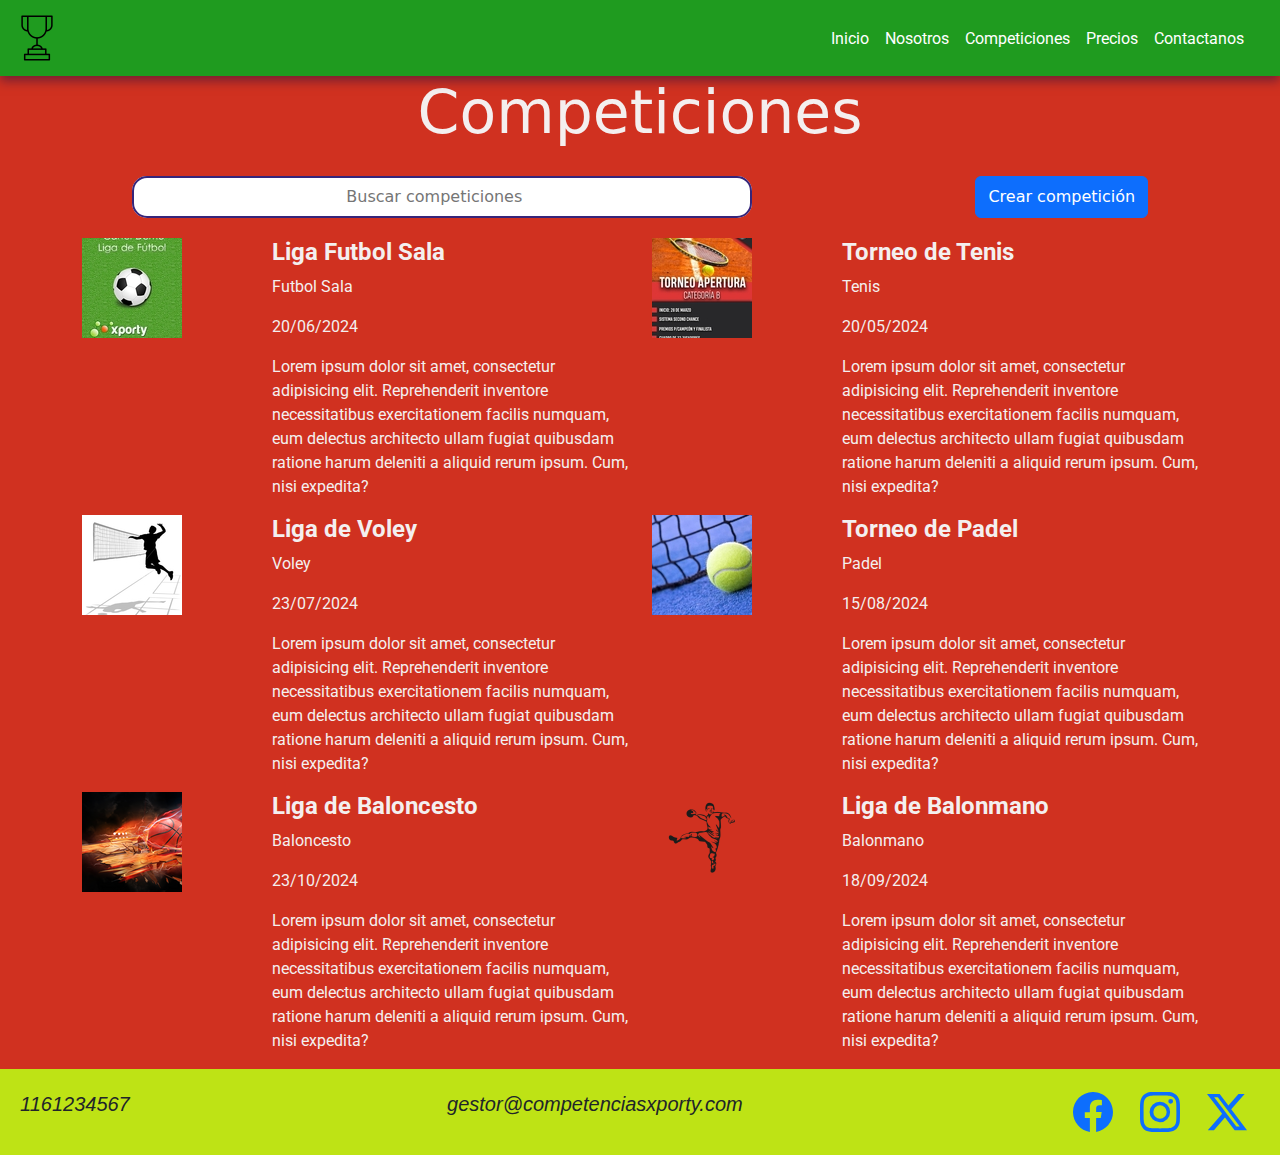
==== pages/competiciones.html @ 1afb74ab "Preentrega 2 Proyecto" ====
<!DOCTYPE html>
<html lang="en">

<head>
    <meta charset="UTF-8">
    <meta name="viewport" content="width=device-width, initial-scale=1.0">
    <title>Gestor de competiciones</title>
    <link href="https://cdn.jsdelivr.net/npm/bootstrap@5.3.3/dist/css/bootstrap.min.css" rel="stylesheet"
        integrity="sha384-QWTKZyjpPEjISv5WaRU9OFeRpok6YctnYmDr5pNlyT2bRjXh0JMhjY6hW+ALEwIH" crossorigin="anonymous">
    <link rel="stylesheet" href="../css/style.css">

</head>

<body>
    <header>

        <nav class="navbar navbar-expand-lg menuNavegacion">
            <div class="container-fluid">
                <a class="navbar-brand" href="#"> <img src="../images/trofeo.png" alt="logo-trofeo"></a>
                <button class="navbar-toggler" type="button" data-bs-toggle="offcanvas"
                    data-bs-target="#offcanvasNavbar" aria-controls="offcanvasNavbar" aria-label="Toggle navigation">
                    <span class="navbar-toggler-icon"></span>
                </button>
                <div class="offcanvas offcanvas-end" tabindex="-1" id="offcanvasNavbar"
                    aria-labelledby="offcanvasNavbarLabel">
                    <div class="offcanvas-header fondoMenu">
                        <h5 class="offcanvas-title" id="offcanvasNavbarLabel"> <a class="navbar-brand" href="#"> <img
                                    src="../images/trofeo.png" alt="logo-trofeo"></a>
                        </h5>
                        <button type="button" class="btn-close" data-bs-dismiss="offcanvas" aria-label="Close"></button>
                    </div>
                    <div class="offcanvas-body fondoMenu">
                        <ul class="navbar-nav justify-content-end flex-grow-1 pe-3 menuContainer">
                            <li class="nav-item">
                                <a class="nav-link" href="../index.html">Inicio</a>
                            </li>
                            <li class="nav-item">
                                <a class="nav-link" href="./nosotros.html">Nosotros</a>
                            </li>
                            <li class="nav-item">
                                <a class="nav-link" href="#">Competiciones</a>
                            </li>
                            <li class="nav-item">
                                <a class="nav-link" href="./precios.html">Precios</a>
                            </li>
                            <li class="nav-item">
                                <a class="nav-link" href="./contactanos.html">Contactanos</a>
                            </li>
                        </ul>
                    </div>
                </div>
            </div>
        </nav>

    </header>
    <main>
        <h1>
            Competiciones
        </h1>
        <section class="formBusqueda">
            <form action="">
                <input type="search" name="" id="" placeholder="Buscar competiciones">
                <button type="button" class="btn btn-primary">Crear competición</button>
            </form>
        </section>
        <section class="container">
            <div class="row">
                <div class="col-md-12 col-lg-6">
                    <div class="row">
                        <div class="col-md-12 col-lg-4"><img src="../images/liga-futbol.jpg" alt="liga-futbol"></div>
                        <div class="col-md-12 col-lg-8 descripcionCompeticion">
                            <h4><b>Liga Futbol Sala</b></h4>
                            <p>Futbol Sala</p>
                            <p>20/06/2024</p>
                            <p>Lorem ipsum dolor sit amet, consectetur adipisicing elit. Reprehenderit inventore
                                necessitatibus
                                exercitationem facilis numquam, eum delectus architecto ullam fugiat quibusdam ratione
                                harum
                                deleniti a
                                aliquid rerum ipsum. Cum, nisi expedita?</p>
                        </div>
                    </div>
                </div>
                <div class="col-md-12 col-lg-6">
                    <div class="row">
                        <div class="col-md-12 col-lg-4"><img src="../images/torneo-tenis.jpg" alt="torneo-tenis"></div>
                        <div class="col-md-12 col-lg-8 descripcionCompeticion">
                            <h4><b>Torneo de Tenis</b></h4>
                            <p>Tenis</p>
                            <p>20/05/2024</p>
                            <p>Lorem ipsum dolor sit amet, consectetur adipisicing elit. Reprehenderit inventore
                                necessitatibus
                                exercitationem facilis numquam, eum delectus architecto ullam fugiat quibusdam ratione
                                harum
                                deleniti a aliquid rerum ipsum. Cum, nisi expedita?</p>
                        </div>
                    </div>
                </div>
            </div>
            <div class="row">
                <div class="col-md-12 col-lg-6">
                    <div class="row">
                        <div class="col-md-12 col-lg-4"><img src="../images/liga-voley.jpg" alt="liga-voley"></div>
                        <div class="col-md-12 col-lg-8 descripcionCompeticion">
                            <h4><b>Liga de Voley</b></h4>
                            <p>Voley</p>
                            <p>23/07/2024</p>
                            <p>Lorem ipsum dolor sit amet, consectetur adipisicing elit. Reprehenderit inventore
                                necessitatibus
                                exercitationem facilis numquam, eum delectus architecto ullam fugiat quibusdam ratione
                                harum
                                deleniti a aliquid rerum ipsum. Cum, nisi expedita?</p>
                        </div>
                    </div>
                </div>
                <div class="col-md-12 col-lg-6">
                    <div class="row">
                        <div class="col-md-12 col-lg-4"><img src="../images/torneo-padel.jpg" alt="torneo-padel"></div>
                        <div class="col-md-12 col-lg-8 descripcionCompeticion">
                            <h4><b>Torneo de Padel</b></h4>
                            <p>Padel</p>
                            <p>15/08/2024</p>
                            <p>Lorem ipsum dolor sit amet, consectetur adipisicing elit. Reprehenderit inventore
                                necessitatibus
                                exercitationem facilis numquam, eum delectus architecto ullam fugiat quibusdam ratione
                                harum
                                deleniti a aliquid rerum ipsum. Cum, nisi expedita?</p>
                        </div>
                    </div>
                </div>
            </div>
            <div class="row">
                <div class="col-md-12 col-lg-6">
                    <div class="row">
                        <div class="col-md-12 col-lg-4"><img src="../images/liga-baloncesto.png" alt="liga-baloncesto"></div>
                        <div class="col-md-12 col-lg-8 descripcionCompeticion">
                            <h4><b>Liga de Baloncesto</b></h4>
                            <p>Baloncesto</p>
                            <p>23/10/2024</p>
                            <p>Lorem ipsum dolor sit amet, consectetur adipisicing elit. Reprehenderit inventore
                                necessitatibus
                                exercitationem facilis numquam, eum delectus architecto ullam fugiat quibusdam ratione
                                harum
                                deleniti a aliquid rerum ipsum. Cum, nisi expedita?</p>
                        </div>
                    </div>
                </div>
                <div class="col-md-12 col-lg-6">
                    <div class="row">
                        <div class="col-md-12 col-lg-4"><img src="../images/liga-balonmano.png" alt="liga-balonmano"></div>
                        <div class="col-md-12 col-lg-8 descripcionCompeticion">
                            <h4><b>Liga de Balonmano</b></h4>
                            <p>Balonmano</p>
                            <p>18/09/2024</p>
                            <p>Lorem ipsum dolor sit amet, consectetur adipisicing elit. Reprehenderit inventore
                                necessitatibus
                                exercitationem facilis numquam, eum delectus architecto ullam fugiat quibusdam ratione
                                harum
                                deleniti a aliquid rerum ipsum. Cum, nisi expedita?</p>
                        </div>
                    </div>
                </div>
            </div>
        </section>
    </main>
    <footer>
        <div class="datosContacto">
            <p>1161234567</p>
        </div>
        <div class="datosContacto">
            <p>gestor@competenciasxporty.com</p>
        </div>
        <div class="redesSociales">
            <a href="http://facebook.com" target="_blank">
                <svg xmlns="http://www.w3.org/2000/svg" width="40" height="40" fill="currentColor"
                    class="bi bi-facebook" viewBox="0 0 16 16">
                    <path
                        d="M16 8.049c0-4.446-3.582-8.05-8-8.05C3.58 0-.002 3.603-.002 8.05c0 4.017 2.926 7.347 6.75 7.951v-5.625h-2.03V8.05H6.75V6.275c0-2.017 1.195-3.131 3.022-3.131.876 0 1.791.157 1.791.157v1.98h-1.009c-.993 0-1.303.621-1.303 1.258v1.51h2.218l-.354 2.326H9.25V16c3.824-.604 6.75-3.934 6.75-7.951" />
                </svg>
            </a>
            <a href="http://instagram.com" target="_blank">
                <svg xmlns="http://www.w3.org/2000/svg" width="40" height="40" fill="currentColor"
                    class="bi bi-instagram" viewBox="0 0 16 16">
                    <path
                        d="M8 0C5.829 0 5.556.01 4.703.048 3.85.088 3.269.222 2.76.42a3.9 3.9 0 0 0-1.417.923A3.9 3.9 0 0 0 .42 2.76C.222 3.268.087 3.85.048 4.7.01 5.555 0 5.827 0 8.001c0 2.172.01 2.444.048 3.297.04.852.174 1.433.372 1.942.205.526.478.972.923 1.417.444.445.89.719 1.416.923.51.198 1.09.333 1.942.372C5.555 15.99 5.827 16 8 16s2.444-.01 3.298-.048c.851-.04 1.434-.174 1.943-.372a3.9 3.9 0 0 0 1.416-.923c.445-.445.718-.891.923-1.417.197-.509.332-1.09.372-1.942C15.99 10.445 16 10.173 16 8s-.01-2.445-.048-3.299c-.04-.851-.175-1.433-.372-1.941a3.9 3.9 0 0 0-.923-1.417A3.9 3.9 0 0 0 13.24.42c-.51-.198-1.092-.333-1.943-.372C10.443.01 10.172 0 7.998 0zm-.717 1.442h.718c2.136 0 2.389.007 3.232.046.78.035 1.204.166 1.486.275.373.145.64.319.92.599s.453.546.598.92c.11.281.24.705.275 1.485.039.843.047 1.096.047 3.231s-.008 2.389-.047 3.232c-.035.78-.166 1.203-.275 1.485a2.5 2.5 0 0 1-.599.919c-.28.28-.546.453-.92.598-.28.11-.704.24-1.485.276-.843.038-1.096.047-3.232.047s-2.39-.009-3.233-.047c-.78-.036-1.203-.166-1.485-.276a2.5 2.5 0 0 1-.92-.598 2.5 2.5 0 0 1-.6-.92c-.109-.281-.24-.705-.275-1.485-.038-.843-.046-1.096-.046-3.233s.008-2.388.046-3.231c.036-.78.166-1.204.276-1.486.145-.373.319-.64.599-.92s.546-.453.92-.598c.282-.11.705-.24 1.485-.276.738-.034 1.024-.044 2.515-.045zm4.988 1.328a.96.96 0 1 0 0 1.92.96.96 0 0 0 0-1.92m-4.27 1.122a4.109 4.109 0 1 0 0 8.217 4.109 4.109 0 0 0 0-8.217m0 1.441a2.667 2.667 0 1 1 0 5.334 2.667 2.667 0 0 1 0-5.334" />
                </svg>
            </a>
            <a href="http://twitter.com" target="_blank">
                <svg xmlns="http://www.w3.org/2000/svg" width="40" height="40" fill="currentColor"
                    class="bi bi-twitter-x" viewBox="0 0 16 16">
                    <path
                        d="M12.6.75h2.454l-5.36 6.142L16 15.25h-4.937l-3.867-5.07-4.425 5.07H.316l5.733-6.57L0 .75h5.063l3.495 4.633L12.601.75Zm-.86 13.028h1.36L4.323 2.145H2.865z" />
                </svg>
            </a>
        </div>
    </footer>

    <script src="https://cdn.jsdelivr.net/npm/bootstrap@5.3.3/dist/js/bootstrap.bundle.min.js"
        integrity="sha384-YvpcrYf0tY3lHB60NNkmXc5s9fDVZLESaAA55NDzOxhy9GkcIdslK1eN7N6jIeHz"
        crossorigin="anonymous"></script>


</body>

</html>
---- css/style.css ----
/*FUENTE IMPORTADA*/
@import url('https://fonts.googleapis.com/css2?family=Roboto:ital,wght@0,100;0,300;0,400;0,500;0,700;0,900;1,100;1,300;1,400;1,500;1,700;1,900&display=swap');

* {
    padding: 0;
    margin: 0;
    box-sizing: border-box;
}

header {
    display: flex;
    justify-content: space-between;
    position: sticky !important;
    top: 0;
    box-shadow: 0px 5px 10px rgba(29, 13, 67, 0.5);
    z-index: 100;
}

h1 {
    color: rgb(244, 239, 239);
    text-align: center;
    font-size: 60px;
}

.txtUbicacion {
    color: rgb(244, 239, 239);
    text-align: center;
    font: 30px "Roboto", sans-serif;
    padding: 20px;
}

.centrado {
    text-align: center;
    align-content: center;
    font: 50px "Roboto", sans-serif;
    grid-area: txtPrincipal;
}

main {
    background-color: rgb(208, 49, 32);
}

nav,
.fondoMenu {
    background-color: rgb(31, 155, 31);
}

section.imagenPrincipal img {
    width: 100%;
}

.nav-link {
    color: white;
}

.datosContacto {
    font-style: italic;
    font-size: 20px;
    font-family: Arial, Helvetica, sans-serif;
}

nav ul li a {
    text-decoration: none;
    list-style: none;
    color: white;
}

nav ul li a:hover {
    background-color: white;
}

.textoPrincipal {
    font-family: "Roboto", sans-serif;
    font-size: 1rem;
}

header img,
footer img {
    width: 50px;
}

.menuNavegacion {
    display: flex;
    justify-content: space-around;
    align-items: center;
    width: 100%;
}

.menuContainer {
    display: flex;
    justify-content: space-around;
    align-items: center;
    list-style: none;
    width: 100%;
    font: 1rem "Roboto", sans-serif;
}

footer {
    display: flex;
    justify-content: space-between;
    align-items: center;
    padding: 20px 20px;
    background-color: rgb(190, 227, 21);
}

.redesSociales {
    display: flex;
    justify-content: space-around;
    align-items: center;
    width: 200px;
}

.seccionPrincipal {
    display: grid;
    padding: 15px;
    height: 100vh;
    /* viewport height */
    width: 90vw;
    /* viewport width */
    margin: 0 auto;
    grid-template-columns: repeat(2, 1fr);
    grid-template-rows: repeat(3, 1fr);
    grid-template-areas: 
    "txtPrincipal imgPrincipal"
    "video1Ppal video2Ppal"
    "video1Ppal video2Ppal";
    grid-column-gap: 15px;
    grid-row-gap: 15px;

}

.imgPrinc{
    grid-area: imgPrincipal;
}

.video1Princ{
    grid-area: video1Ppal;
    width : 100%;
    height: 100%
}
.video2Princ{
    grid-area: video2Ppal;
    width : 100%;
    height: 100%

}

.descripcionCompeticion{
    color: rgb(244, 239, 239);
    font-family: "Roboto", sans-serif;
}

 .formBusqueda form input[type=search] {
    border: none;
    outline: 2px solid #36257a;
    border-radius: 15px;
    line-height: 2.65;
    width: 50%;
}

.formBusqueda form{
    display: flex;
    justify-content: space-around;
    padding: 20px;
   
}

.formBusqueda input, .planesCentrados{
    text-align: center;
}

.planes{
    display: grid;
    /* viewport width */
    margin: 0 auto;
    grid-template-columns: repeat(3, 1fr);
    grid-template-rows: 0.1fr 1fr;
    grid-template-areas: 
    "gratuito gratuito gratuito"
    "bronce plata oro";
    grid-column-gap: 15px;
    grid-row-gap: 15px;
}

.planGratuito{
    grid-area: gratuito;
}

.planBronce{
    grid-area: bronce;
}

.planPlata{
    grid-area: plata;
}

.planOro{
    grid-area: oro;
}

.formularioContacto{
    display: flex;
    justify-content: center;
    align-items: center;
    height: 70vh;
}



/* media queries */

/* MOBILE (320px a 768px  */
@media screen and (max-width:768px) {
    .seccionPrincipal {
        display: flex;
        align-items: center;
        margin: auto;
        flex-direction: column;
        height: 100%;
    }

    .video1Princ{
        grid-area: video1Ppal;
        width : 100%;
        height: 400px;
    }
    .video2Princ{
        grid-area: video2Ppal;
        width : 100%;
        height: 400px;
    
    }

    footer {
        display: flex;
        flex-direction: column;
        justify-content: center;
        align-items: space-around;
        padding: 20px 20px;
        background-color: rgb(190, 227, 21);
    }

    .planes{
        display: grid;
        /* viewport width */
        margin: 0 auto;
        grid-template-columns: auto;
        grid-template-rows: auto;
        grid-template-areas: 
        "gratuito"
        "bronce" 
        "plata" 
        "oro";
        grid-column-gap: 15px;
        grid-row-gap: 15px;
    }
    
}
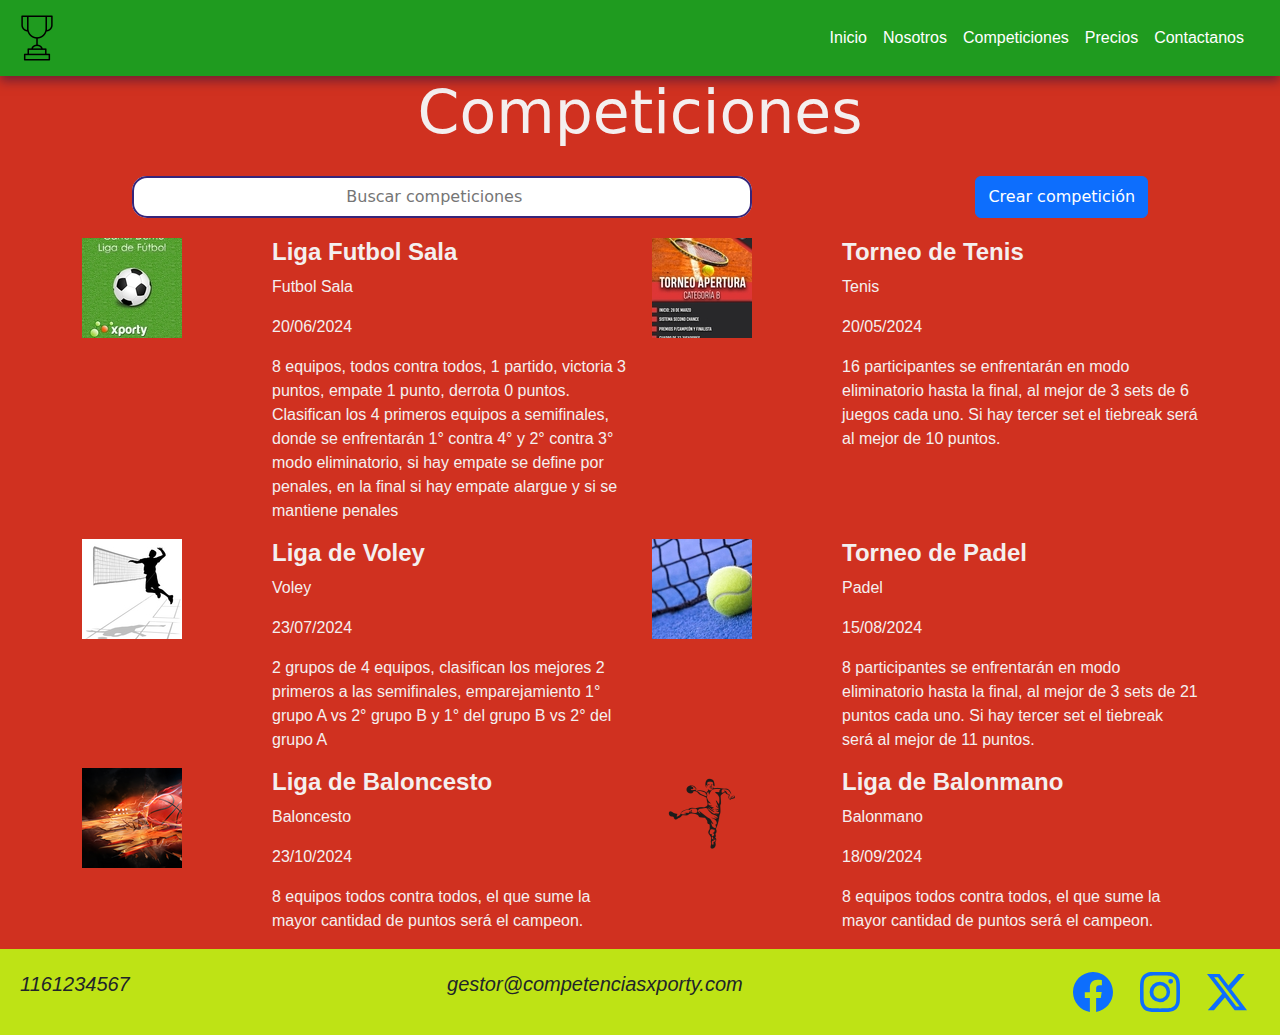
==== commit 55b1eb3c: "PreEntrega3 Sass y animaciones" ====
--- a/pages/competiciones.html
+++ b/pages/competiciones.html
@@ -7,7 +7,7 @@
     <title>Gestor de competiciones</title>
     <link href="https://cdn.jsdelivr.net/npm/bootstrap@5.3.3/dist/css/bootstrap.min.css" rel="stylesheet"
         integrity="sha384-QWTKZyjpPEjISv5WaRU9OFeRpok6YctnYmDr5pNlyT2bRjXh0JMhjY6hW+ALEwIH" crossorigin="anonymous">
-    <link rel="stylesheet" href="../css/style.css">
+    <link rel="stylesheet" href="../css/styles.css">
 
 </head>
 
@@ -72,12 +72,12 @@
                             <h4><b>Liga Futbol Sala</b></h4>
                             <p>Futbol Sala</p>
                             <p>20/06/2024</p>
-                            <p>Lorem ipsum dolor sit amet, consectetur adipisicing elit. Reprehenderit inventore
-                                necessitatibus
-                                exercitationem facilis numquam, eum delectus architecto ullam fugiat quibusdam ratione
-                                harum
-                                deleniti a
-                                aliquid rerum ipsum. Cum, nisi expedita?</p>
+                            <p>8 equipos, todos contra todos, 1 partido, victoria 3 puntos, empate 1 punto, derrota 0
+                                puntos.
+                                Clasifican los 4 primeros equipos a semifinales, donde se enfrentarán 1° contra 4° y 2°
+                                contra 3° modo eliminatorio,
+                                si hay empate se define por penales, en la final si hay empate alargue y si se mantiene
+                                penales</p>
                         </div>
                     </div>
                 </div>
@@ -88,11 +88,10 @@
                             <h4><b>Torneo de Tenis</b></h4>
                             <p>Tenis</p>
                             <p>20/05/2024</p>
-                            <p>Lorem ipsum dolor sit amet, consectetur adipisicing elit. Reprehenderit inventore
-                                necessitatibus
-                                exercitationem facilis numquam, eum delectus architecto ullam fugiat quibusdam ratione
-                                harum
-                                deleniti a aliquid rerum ipsum. Cum, nisi expedita?</p>
+                            <p>16 participantes se enfrentarán en modo eliminatorio hasta la final, al mejor de 3 sets
+                                de 6 juegos cada uno.
+                                Si hay tercer set el tiebreak será al mejor de 10 puntos.
+                            </p>
                         </div>
                     </div>
                 </div>
@@ -105,11 +104,8 @@
                             <h4><b>Liga de Voley</b></h4>
                             <p>Voley</p>
                             <p>23/07/2024</p>
-                            <p>Lorem ipsum dolor sit amet, consectetur adipisicing elit. Reprehenderit inventore
-                                necessitatibus
-                                exercitationem facilis numquam, eum delectus architecto ullam fugiat quibusdam ratione
-                                harum
-                                deleniti a aliquid rerum ipsum. Cum, nisi expedita?</p>
+                            <p>2 grupos de 4 equipos, clasifican los mejores 2 primeros a las semifinales,
+                                emparejamiento 1° grupo A vs 2° grupo B y 1° del grupo B vs 2° del grupo A</p>
                         </div>
                     </div>
                 </div>
@@ -120,11 +116,9 @@
                             <h4><b>Torneo de Padel</b></h4>
                             <p>Padel</p>
                             <p>15/08/2024</p>
-                            <p>Lorem ipsum dolor sit amet, consectetur adipisicing elit. Reprehenderit inventore
-                                necessitatibus
-                                exercitationem facilis numquam, eum delectus architecto ullam fugiat quibusdam ratione
-                                harum
-                                deleniti a aliquid rerum ipsum. Cum, nisi expedita?</p>
+                            <p>8 participantes se enfrentarán en modo eliminatorio hasta la final, al mejor de 3 sets
+                                de 21 puntos cada uno.
+                                Si hay tercer set el tiebreak será al mejor de 11 puntos.</p>
                         </div>
                     </div>
                 </div>
@@ -132,31 +126,25 @@
             <div class="row">
                 <div class="col-md-12 col-lg-6">
                     <div class="row">
-                        <div class="col-md-12 col-lg-4"><img src="../images/liga-baloncesto.png" alt="liga-baloncesto"></div>
+                        <div class="col-md-12 col-lg-4"><img src="../images/liga-baloncesto.png" alt="liga-baloncesto">
+                        </div>
                         <div class="col-md-12 col-lg-8 descripcionCompeticion">
                             <h4><b>Liga de Baloncesto</b></h4>
                             <p>Baloncesto</p>
                             <p>23/10/2024</p>
-                            <p>Lorem ipsum dolor sit amet, consectetur adipisicing elit. Reprehenderit inventore
-                                necessitatibus
-                                exercitationem facilis numquam, eum delectus architecto ullam fugiat quibusdam ratione
-                                harum
-                                deleniti a aliquid rerum ipsum. Cum, nisi expedita?</p>
+                            <p>8 equipos todos contra todos, el que sume la mayor cantidad de puntos será el campeon.</p>
                         </div>
                     </div>
                 </div>
                 <div class="col-md-12 col-lg-6">
                     <div class="row">
-                        <div class="col-md-12 col-lg-4"><img src="../images/liga-balonmano.png" alt="liga-balonmano"></div>
+                        <div class="col-md-12 col-lg-4"><img src="../images/liga-balonmano.png" alt="liga-balonmano">
+                        </div>
                         <div class="col-md-12 col-lg-8 descripcionCompeticion">
                             <h4><b>Liga de Balonmano</b></h4>
                             <p>Balonmano</p>
                             <p>18/09/2024</p>
-                            <p>Lorem ipsum dolor sit amet, consectetur adipisicing elit. Reprehenderit inventore
-                                necessitatibus
-                                exercitationem facilis numquam, eum delectus architecto ullam fugiat quibusdam ratione
-                                harum
-                                deleniti a aliquid rerum ipsum. Cum, nisi expedita?</p>
+                            <p>8 equipos todos contra todos, el que sume la mayor cantidad de puntos será el campeon.</p>
                         </div>
                     </div>
                 </div>
--- a/css/styles.css
+++ b/css/styles.css
@@ -0,0 +1,287 @@
+* {
+  padding: 0;
+  margin: 0;
+  box-sizing: border-box;
+}
+
+h1 {
+  color: rgb(244, 239, 239);
+  text-align: center;
+  font-size: 60px;
+}
+
+main {
+  background-color: rgb(208, 49, 32);
+}
+main .textoPrincipal {
+  font-family: "Roboto", sans-serif;
+  font-size: 1rem;
+  padding: 15px;
+}
+
+main .seccionPrincipal .video2Princ, main .seccionPrincipal .video1Princ {
+  width: 100%;
+  height: 100%;
+}
+
+main .rotate {
+  transition-property: transform;
+  transition-duration: 1s;
+  transition-timing-function: ease-in;
+  transition-delay: 5ms;
+}
+main .rotate:hover {
+  transform: rotate(-45deg);
+}
+
+main .seccionPrincipal {
+  display: grid;
+  margin: 0 auto;
+  grid-template-areas: "txtPrincipal imgPrincipal" "video1Ppal video2Ppal" "video1Ppal video2Ppal";
+  grid-template-columns: repeat(2, 1fr);
+  grid-template-rows: repeat(3, 1fr);
+  grid-column-gap: 15px;
+  grid-row-gap: 15px;
+  padding: 15px;
+  height: 100vh;
+  width: 90vw;
+}
+main .seccionPrincipal .centrado {
+  text-align: center;
+  align-content: center;
+  font: 50px "Roboto", sans-serif;
+  grid-area: txtPrincipal;
+}
+main .seccionPrincipal .imgPrinc {
+  grid-area: imgPrincipal;
+}
+main .seccionPrincipal .imgPrinc img {
+  width: 100%;
+}
+main .seccionPrincipal .video1Princ {
+  grid-area: video1Ppal;
+}
+main .seccionPrincipal .video2Princ {
+  grid-area: video2Ppal;
+}
+
+main section .txtUbicacion {
+  color: rgb(244, 239, 239);
+  text-align: center;
+  font: 30px "Roboto", sans-serif;
+  padding: 20px;
+}
+
+main .formBusqueda form {
+  display: flex;
+  justify-content: space-around;
+  padding: 20px;
+}
+main .formBusqueda form input {
+  text-align: center;
+}
+main .formBusqueda form [type=search] {
+  border: none;
+  outline: 2px solid #36257a;
+  border-radius: 15px;
+  line-height: 2.65;
+  width: 50%;
+}
+main .container .descripcionCompeticion {
+  color: rgb(244, 239, 239);
+  font-family: "Roboto", sans-serif;
+}
+
+main .planes {
+  display: grid;
+  margin: 0 auto;
+  grid-template-areas: "gratuito gratuito gratuito" "bronce plata oro";
+  grid-template-columns: repeat(3, 1fr);
+  grid-template-rows: 0.1fr 1fr;
+  grid-column-gap: 15px;
+  grid-row-gap: 15px;
+}
+main .planes .planGratuito {
+  grid-area: gratuito;
+}
+main .planes .planBronce {
+  grid-area: bronce;
+}
+main .planes .planPlata {
+  grid-area: plata;
+}
+main .planes .planOro {
+  grid-area: oro;
+}
+main .planes .textoPrincipal .planesCentrados {
+  text-align: center;
+}
+
+main .formularioContacto {
+  display: flex;
+  justify-content: center;
+  align-items: center;
+  height: 70vh;
+}
+main .formularioContacto form {
+  width: 100%;
+  max-width: 400px;
+}
+main .formularioContacto input {
+  width: 100%;
+}
+main .formularioContacto .mensaje {
+  width: 100%;
+  margin-top: 10px;
+}
+
+header {
+  display: flex;
+  justify-content: space-between;
+  position: sticky !important;
+  top: 0;
+  box-shadow: 0px 5px 10px rgba(29, 13, 67, 0.5);
+  z-index: 100;
+}
+header nav {
+  background-color: rgb(31, 155, 31);
+}
+header nav img {
+  width: 50px;
+}
+header nav .fondoMenu {
+  background-color: rgb(31, 155, 31);
+}
+header nav .menuContainer {
+  display: flex;
+  justify-content: space-around;
+  align-items: center;
+  list-style: none;
+  width: 100%;
+  font: 1rem "Roboto", sans-serif;
+}
+header nav .menuContainer li a {
+  text-decoration: none;
+  list-style: none;
+  color: white;
+}
+header nav .menuContainer li :hover {
+  background-color: white;
+}
+header .menuNavegacion {
+  display: flex;
+  justify-content: space-around;
+  align-items: center;
+  width: 100%;
+}
+
+footer {
+  display: flex;
+  justify-content: space-between;
+  align-items: center;
+  padding: 20px 20px;
+  background-color: rgb(190, 227, 21);
+}
+footer .datosContacto {
+  font-style: italic;
+  font-size: 20px;
+  font-family: Arial, Helvetica, sans-serif;
+}
+footer .redesSociales {
+  display: flex;
+  justify-content: space-around;
+  align-items: center;
+  width: 200px;
+}
+
+main .planes {
+  display: grid;
+  margin: 0 auto;
+  grid-template-areas: "gratuito gratuito gratuito" "bronce plata oro";
+  grid-template-columns: repeat(3, 1fr);
+  grid-template-rows: 0.1fr 1fr;
+  grid-column-gap: 15px;
+  grid-row-gap: 15px;
+}
+main .planes .planGratuito {
+  grid-area: gratuito;
+}
+main .planes .planBronce {
+  grid-area: bronce;
+}
+main .planes .planPlata {
+  grid-area: plata;
+}
+main .planes .planOro {
+  grid-area: oro;
+}
+main .planes .textoPrincipal .planesCentrados {
+  text-align: center;
+}
+
+/* MOBILE */
+@media screen and (max-width: 972px) {
+  main h1 {
+    font-size: 30px;
+  }
+  main .textoPrincipal h2 {
+    font-size: 20px;
+  }
+  main .seccionPrincipal {
+    display: flex;
+    align-items: center;
+    margin: auto;
+    flex-direction: column;
+    height: 100%;
+  }
+  main .seccionPrincipal .centrado {
+    text-align: center;
+    align-content: center;
+    font: 20px "Roboto", sans-serif;
+    grid-area: txtPrincipal;
+  }
+  main .seccionPrincipal .rotate {
+    transition-property: transform;
+    transition-duration: 1s;
+    transition-timing-function: ease-in;
+    transition-delay: 5ms;
+  }
+  main .seccionPrincipal .rotate:hover {
+    transform: scale(1.25, 1.25);
+  }
+  main .seccionPrincipal .video1Princ {
+    grid-area: video1Ppal;
+    width: 100%;
+    height: 400px;
+  }
+  main .seccionPrincipal .video2Princ {
+    grid-area: video2Ppal;
+    width: 100%;
+    height: 400px;
+  }
+  main .planes {
+    display: grid;
+    margin: 0 auto;
+    grid-template-areas: "gratuito" "bronce" "plata" "oro";
+    grid-template-columns: auto;
+    grid-template-rows: auto;
+    grid-column-gap: 15px;
+    grid-row-gap: 15px;
+  }
+  footer {
+    display: flex;
+    justify-content: center;
+    align-items: space-around;
+    flex-direction: column;
+    padding: 20px 20px;
+    background-color: rgb(190, 227, 21);
+  }
+}
+@media screen and (max-width: 420px) {
+  main .formularioContacto form {
+    width: 100%;
+    max-width: 300px;
+  }
+}
+
+/*# sourceMappingURL=styles.css.map */
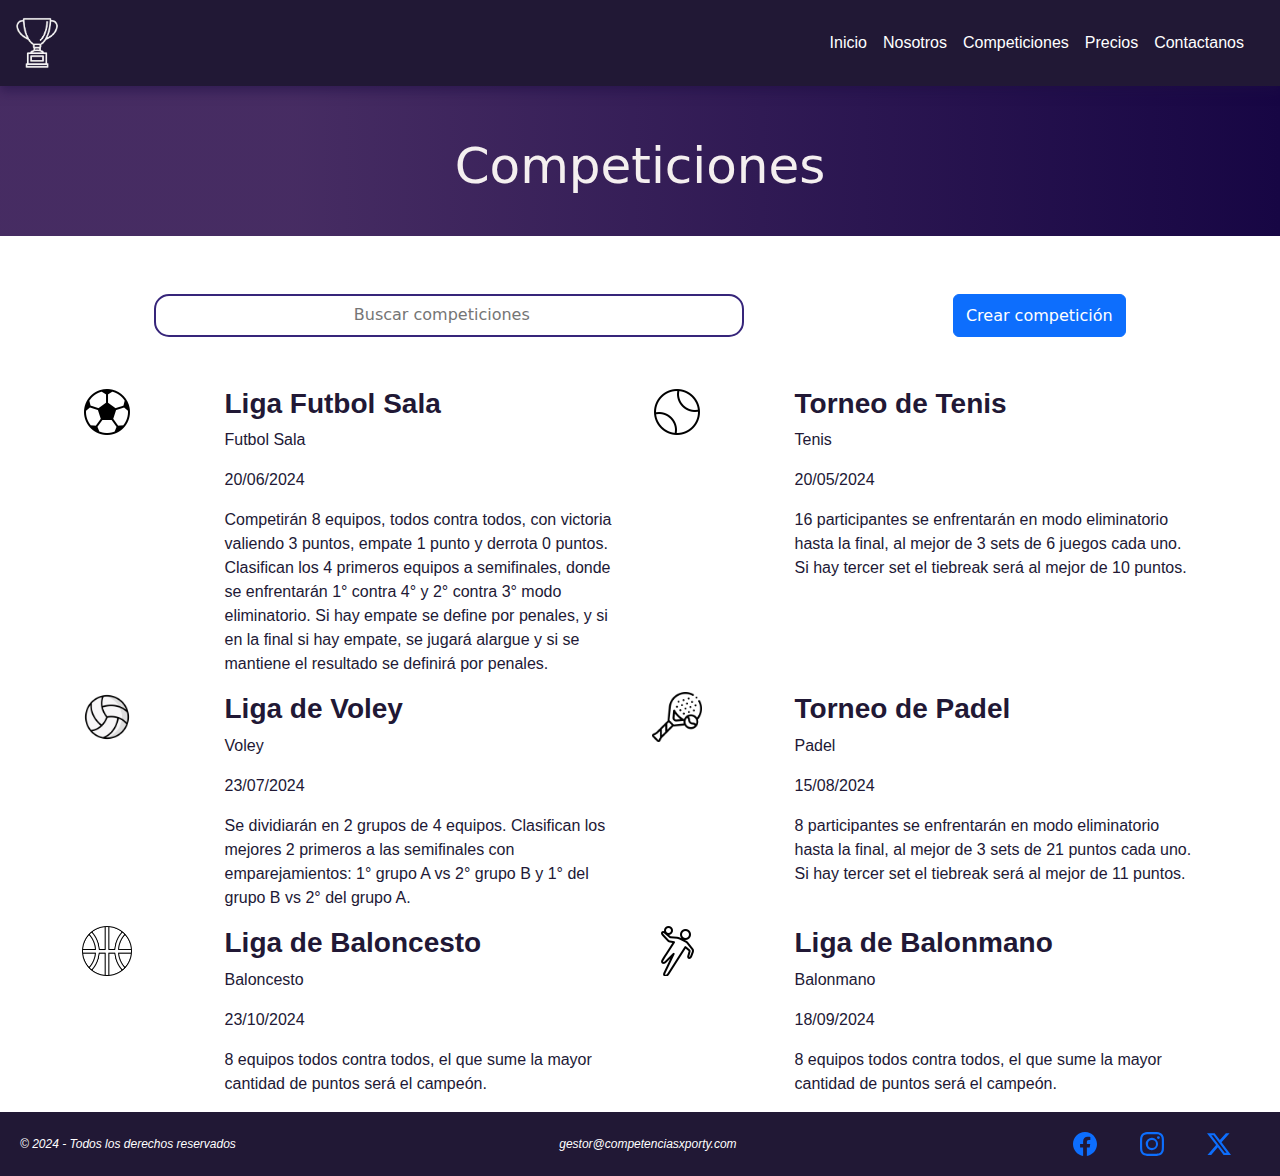
==== commit fe16c87e: "Correcciones para  entrega final y SEO" ====
--- a/pages/competiciones.html
+++ b/pages/competiciones.html
@@ -4,7 +4,18 @@
 <head>
     <meta charset="UTF-8">
     <meta name="viewport" content="width=device-width, initial-scale=1.0">
-    <title>Gestor de competiciones</title>
+    <meta name="description"
+        content="Información de las competiciones creadas con fecha y descripción de cada una, indicando el deporte y formato.">
+    <meta name="keywords" content="Competiciones, Liga, Deporte, Fecha, Formato, Torneo, Descripción, Foto">
+
+    <title>Competiciones | Gestor de competiciones</title>
+
+    <link rel="apple-touch-icon" sizes="180x180" href="../images/apple-touch-icon.png">
+    <link rel="icon" type="image/png" sizes="32x32" href="../images/favicon-32x32.png">
+    <link rel="icon" type="image/png" sizes="16x16" href="../images/favicon-16x16.png">
+    <link rel="manifest" href="../images/site.webmanifest">
+    <meta name="msapplication-TileColor" content="#da532c">
+    <meta name="theme-color" content="#ffffff">
     <link href="https://cdn.jsdelivr.net/npm/bootstrap@5.3.3/dist/css/bootstrap.min.css" rel="stylesheet"
         integrity="sha384-QWTKZyjpPEjISv5WaRU9OFeRpok6YctnYmDr5pNlyT2bRjXh0JMhjY6hW+ALEwIH" crossorigin="anonymous">
     <link rel="stylesheet" href="../css/styles.css">
@@ -16,18 +27,19 @@
 
         <nav class="navbar navbar-expand-lg menuNavegacion">
             <div class="container-fluid">
-                <a class="navbar-brand" href="#"> <img src="../images/trofeo.png" alt="logo-trofeo"></a>
+                <a class="navbar-brand" href="#"> <img src="../images/trofeo-blanco.png" alt="logo-trofeo"></a>
                 <button class="navbar-toggler" type="button" data-bs-toggle="offcanvas"
                     data-bs-target="#offcanvasNavbar" aria-controls="offcanvasNavbar" aria-label="Toggle navigation">
-                    <span class="navbar-toggler-icon"></span>
+                    <span class="navbar-dark navbar-toggler-icon"></span>
                 </button>
                 <div class="offcanvas offcanvas-end" tabindex="-1" id="offcanvasNavbar"
                     aria-labelledby="offcanvasNavbarLabel">
                     <div class="offcanvas-header fondoMenu">
                         <h5 class="offcanvas-title" id="offcanvasNavbarLabel"> <a class="navbar-brand" href="#"> <img
-                                    src="../images/trofeo.png" alt="logo-trofeo"></a>
+                                    src="../images/trofeo-blanco.png" alt="logo-trofeo"></a>
                         </h5>
-                        <button type="button" class="btn-close" data-bs-dismiss="offcanvas" aria-label="Close"></button>
+                        <button type="button" class="btn-close btn-close-white" data-bs-dismiss="offcanvas"
+                            aria-label="Close"></button>
                     </div>
                     <div class="offcanvas-body fondoMenu">
                         <ul class="navbar-nav justify-content-end flex-grow-1 pe-3 menuContainer">
@@ -67,25 +79,27 @@
             <div class="row">
                 <div class="col-md-12 col-lg-6">
                     <div class="row">
-                        <div class="col-md-12 col-lg-4"><img src="../images/liga-futbol.jpg" alt="liga-futbol"></div>
-                        <div class="col-md-12 col-lg-8 descripcionCompeticion">
-                            <h4><b>Liga Futbol Sala</b></h4>
+                        <div class="col-xs-12 col-sm-2  col-lg-3"><img src="../images/liga-futbol.png"
+                                alt="liga-futbol"></div>
+                        <div class="col-xs-12 col-sm-10 col-lg-9  descripcionCompeticion">
+                            <h3><b>Liga Futbol Sala</b></h3>
                             <p>Futbol Sala</p>
                             <p>20/06/2024</p>
-                            <p>8 equipos, todos contra todos, 1 partido, victoria 3 puntos, empate 1 punto, derrota 0
-                                puntos.
+                            <p>Competirán 8 equipos, todos contra todos, con victoria valiendo 3 puntos, empate 1 punto
+                                y derrota 0 puntos.
                                 Clasifican los 4 primeros equipos a semifinales, donde se enfrentarán 1° contra 4° y 2°
-                                contra 3° modo eliminatorio,
-                                si hay empate se define por penales, en la final si hay empate alargue y si se mantiene
-                                penales</p>
-                        </div>
-                    </div>
-                </div>
-                <div class="col-md-12 col-lg-6">
-                    <div class="row">
-                        <div class="col-md-12 col-lg-4"><img src="../images/torneo-tenis.jpg" alt="torneo-tenis"></div>
-                        <div class="col-md-12 col-lg-8 descripcionCompeticion">
-                            <h4><b>Torneo de Tenis</b></h4>
+                                contra 3° modo eliminatorio.
+                                Si hay empate se define por penales, y si en la final si hay empate, se jugará alargue y
+                                si se mantiene el resultado se definirá por penales.</p>
+                        </div>
+                    </div>
+                </div>
+                <div class="col-md-12 col-lg-6">
+                    <div class="row">
+                        <div class="col-xs-12 col-sm-2 col-lg-3"><img src="../images/torneo-tenis.png"
+                                alt="torneo-tenis"></div>
+                        <div class="col-xs-12 col-sm-10 col-lg-9  descripcionCompeticion">
+                            <h3><b>Torneo de Tenis</b></h3>
                             <p>Tenis</p>
                             <p>20/05/2024</p>
                             <p>16 participantes se enfrentarán en modo eliminatorio hasta la final, al mejor de 3 sets
@@ -99,21 +113,24 @@
             <div class="row">
                 <div class="col-md-12 col-lg-6">
                     <div class="row">
-                        <div class="col-md-12 col-lg-4"><img src="../images/liga-voley.jpg" alt="liga-voley"></div>
-                        <div class="col-md-12 col-lg-8 descripcionCompeticion">
-                            <h4><b>Liga de Voley</b></h4>
+                        <div class="col-xs-12 col-sm-2  col-lg-3"><img src="../images/liga-voley.png" alt="liga-voley">
+                        </div>
+                        <div class="col-xs-12 col-sm-10 col-lg-9  descripcionCompeticion">
+                            <h3><b>Liga de Voley</b></h3>
                             <p>Voley</p>
                             <p>23/07/2024</p>
-                            <p>2 grupos de 4 equipos, clasifican los mejores 2 primeros a las semifinales,
-                                emparejamiento 1° grupo A vs 2° grupo B y 1° del grupo B vs 2° del grupo A</p>
-                        </div>
-                    </div>
-                </div>
-                <div class="col-md-12 col-lg-6">
-                    <div class="row">
-                        <div class="col-md-12 col-lg-4"><img src="../images/torneo-padel.jpg" alt="torneo-padel"></div>
-                        <div class="col-md-12 col-lg-8 descripcionCompeticion">
-                            <h4><b>Torneo de Padel</b></h4>
+                            <p>Se dividiarán en 2 grupos de 4 equipos. Clasifican los mejores 2 primeros a las
+                                semifinales con
+                                emparejamientos: 1° grupo A vs 2° grupo B y 1° del grupo B vs 2° del grupo A.</p>
+                        </div>
+                    </div>
+                </div>
+                <div class="col-md-12 col-lg-6">
+                    <div class="row">
+                        <div class="col-xs-12 col-sm-2 col-lg-3"><img src="../images/torneo-padel.png"
+                                alt="torneo-padel"></div>
+                        <div class="col-xs-12 col-sm-10 col-lg-9 descripcionCompeticion">
+                            <h3><b>Torneo de Padel</b></h3>
                             <p>Padel</p>
                             <p>15/08/2024</p>
                             <p>8 participantes se enfrentarán en modo eliminatorio hasta la final, al mejor de 3 sets
@@ -126,25 +143,29 @@
             <div class="row">
                 <div class="col-md-12 col-lg-6">
                     <div class="row">
-                        <div class="col-md-12 col-lg-4"><img src="../images/liga-baloncesto.png" alt="liga-baloncesto">
-                        </div>
-                        <div class="col-md-12 col-lg-8 descripcionCompeticion">
-                            <h4><b>Liga de Baloncesto</b></h4>
+                        <div class="col-xs-12 col-sm-2 col-lg-3"><img src="../images/liga-baloncesto.png"
+                                alt="liga-baloncesto">
+                        </div>
+                        <div class="col-xs-12 col-sm-10 col-lg-9 descripcionCompeticion">
+                            <h3><b>Liga de Baloncesto</b></h3>
                             <p>Baloncesto</p>
                             <p>23/10/2024</p>
-                            <p>8 equipos todos contra todos, el que sume la mayor cantidad de puntos será el campeon.</p>
-                        </div>
-                    </div>
-                </div>
-                <div class="col-md-12 col-lg-6">
-                    <div class="row">
-                        <div class="col-md-12 col-lg-4"><img src="../images/liga-balonmano.png" alt="liga-balonmano">
-                        </div>
-                        <div class="col-md-12 col-lg-8 descripcionCompeticion">
-                            <h4><b>Liga de Balonmano</b></h4>
+                            <p>8 equipos todos contra todos, el que sume la mayor cantidad de puntos será el campeón.
+                            </p>
+                        </div>
+                    </div>
+                </div>
+                <div class="col-md-12 col-lg-6">
+                    <div class="row">
+                        <div class="col-xs-12 col-sm-2 col-lg-3"><img src="../images/liga-balonmano.png"
+                                alt="liga-balonmano">
+                        </div>
+                        <div class="col-xs-12 col-sm-10 col-lg-9 descripcionCompeticion">
+                            <h3><b>Liga de Balonmano</b></h3>
                             <p>Balonmano</p>
                             <p>18/09/2024</p>
-                            <p>8 equipos todos contra todos, el que sume la mayor cantidad de puntos será el campeon.</p>
+                            <p>8 equipos todos contra todos, el que sume la mayor cantidad de puntos será el campeón.
+                            </p>
                         </div>
                     </div>
                 </div>
@@ -153,7 +174,7 @@
     </main>
     <footer>
         <div class="datosContacto">
-            <p>1161234567</p>
+            <p>© 2024 - Todos los derechos reservados</p>
         </div>
         <div class="datosContacto">
             <p>gestor@competenciasxporty.com</p>
--- a/css/styles.css
+++ b/css/styles.css
@@ -7,11 +7,14 @@
 h1 {
   color: rgb(244, 239, 239);
   text-align: center;
-  font-size: 60px;
+  font-size: 50px;
+  padding-top: 50px;
+  height: 150px;
+  background: linear-gradient(90deg, rgba(38, 7, 71, 0.8492647059) 23%, rgb(23, 6, 68) 100%);
 }
 
 main {
-  background-color: rgb(208, 49, 32);
+  background: white;
 }
 main .textoPrincipal {
   font-family: "Roboto", sans-serif;
@@ -22,16 +25,6 @@
 main .seccionPrincipal .video2Princ, main .seccionPrincipal .video1Princ {
   width: 100%;
   height: 100%;
-}
-
-main .rotate {
-  transition-property: transform;
-  transition-duration: 1s;
-  transition-timing-function: ease-in;
-  transition-delay: 5ms;
-}
-main .rotate:hover {
-  transform: rotate(-45deg);
 }
 
 main .seccionPrincipal {
@@ -42,31 +35,36 @@
   grid-template-rows: repeat(3, 1fr);
   grid-column-gap: 15px;
   grid-row-gap: 15px;
-  padding: 15px;
-  height: 100vh;
+  padding: 80px 80px 5px 80px;
+  height: 110vh;
   width: 90vw;
+  row-gap: 70px;
 }
 main .seccionPrincipal .centrado {
   text-align: center;
   align-content: center;
-  font: 50px "Roboto", sans-serif;
+  font: 40px "Roboto", sans-serif;
   grid-area: txtPrincipal;
+  color: #0059cd;
 }
 main .seccionPrincipal .imgPrinc {
+  display: flex;
   grid-area: imgPrincipal;
+  justify-content: center;
 }
 main .seccionPrincipal .imgPrinc img {
-  width: 100%;
+  width: 50%;
 }
 main .seccionPrincipal .video1Princ {
   grid-area: video1Ppal;
+  height: 100%;
 }
 main .seccionPrincipal .video2Princ {
   grid-area: video2Ppal;
+  height: 100%;
 }
 
 main section .txtUbicacion {
-  color: rgb(244, 239, 239);
   text-align: center;
   font: 30px "Roboto", sans-serif;
   padding: 20px;
@@ -75,7 +73,7 @@
 main .formBusqueda form {
   display: flex;
   justify-content: space-around;
-  padding: 20px;
+  padding: 50px;
 }
 main .formBusqueda form input {
   text-align: center;
@@ -87,11 +85,18 @@
   line-height: 2.65;
   width: 50%;
 }
+main .container div img {
+  width: 50px;
+  height: 50px;
+}
 main .container .descripcionCompeticion {
-  color: rgb(244, 239, 239);
+  color: #211835;
   font-family: "Roboto", sans-serif;
 }
 
+/*background: hsl(var(--color-secondary-h), var(--color-secondary-s), var(--color-variant-i_high5)) url(/asset/logo/toornament/pattern-background-header.svg?120069819) no-repeat bottom center;
+background-blend-mode: initial;
+color: hsl(var(--color-standard-h), var(--color-standard-s), var(--color-variant-i_bottom));*/
 main .planes {
   display: grid;
   margin: 0 auto;
@@ -101,6 +106,10 @@
   grid-column-gap: 15px;
   grid-row-gap: 15px;
 }
+main .planes h2 {
+  text-align: center;
+  padding: 30px;
+}
 main .planes .planGratuito {
   grid-area: gratuito;
 }
@@ -127,12 +136,17 @@
   width: 100%;
   max-width: 400px;
 }
-main .formularioContacto input {
-  width: 100%;
-}
-main .formularioContacto .mensaje {
+main .formularioContacto form input {
+  border: solid 2px;
+  width: 100%;
+}
+main .formularioContacto form .mensaje {
   width: 100%;
   margin-top: 10px;
+  border: solid 2px;
+}
+main .formularioContacto form button {
+  width: 100%;
 }
 
 header {
@@ -144,13 +158,13 @@
   z-index: 100;
 }
 header nav {
-  background-color: rgb(31, 155, 31);
+  background: #211835;
 }
 header nav img {
   width: 50px;
 }
 header nav .fondoMenu {
-  background-color: rgb(31, 155, 31);
+  background: #211835;
 }
 header nav .menuContainer {
   display: flex;
@@ -180,18 +194,27 @@
   justify-content: space-between;
   align-items: center;
   padding: 20px 20px;
-  background-color: rgb(190, 227, 21);
+  background-color: #211835;
 }
 footer .datosContacto {
   font-style: italic;
-  font-size: 20px;
+  font-size: 12px;
   font-family: Arial, Helvetica, sans-serif;
+  color: white;
+  text-align: center;
+}
+footer .datosContacto p {
+  margin: 0;
 }
 footer .redesSociales {
   display: flex;
   justify-content: space-around;
   align-items: center;
   width: 200px;
+}
+footer .redesSociales svg {
+  width: 60%;
+  height: 60%;
 }
 
 main .planes {
@@ -203,6 +226,10 @@
   grid-column-gap: 15px;
   grid-row-gap: 15px;
 }
+main .planes h2 {
+  text-align: center;
+  padding: 30px;
+}
 main .planes .planGratuito {
   grid-area: gratuito;
 }
@@ -225,6 +252,9 @@
     font-size: 30px;
   }
   main .textoPrincipal h2 {
+    font-size: 25px;
+  }
+  main section .txtUbicacion {
     font-size: 20px;
   }
   main .seccionPrincipal {
@@ -239,15 +269,6 @@
     align-content: center;
     font: 20px "Roboto", sans-serif;
     grid-area: txtPrincipal;
-  }
-  main .seccionPrincipal .rotate {
-    transition-property: transform;
-    transition-duration: 1s;
-    transition-timing-function: ease-in;
-    transition-delay: 5ms;
-  }
-  main .seccionPrincipal .rotate:hover {
-    transform: scale(1.25, 1.25);
   }
   main .seccionPrincipal .video1Princ {
     grid-area: video1Ppal;
@@ -268,13 +289,21 @@
     grid-column-gap: 15px;
     grid-row-gap: 15px;
   }
+  main .planes h3 {
+    text-align: center;
+    font-size: 20px;
+  }
   footer {
     display: flex;
     justify-content: center;
     align-items: space-around;
     flex-direction: column;
+    row-gap: 15px;
     padding: 20px 20px;
-    background-color: rgb(190, 227, 21);
+    background-color: #211835;
+  }
+  footer svg {
+    margin-top: 10px;
   }
 }
 @media screen and (max-width: 420px) {
